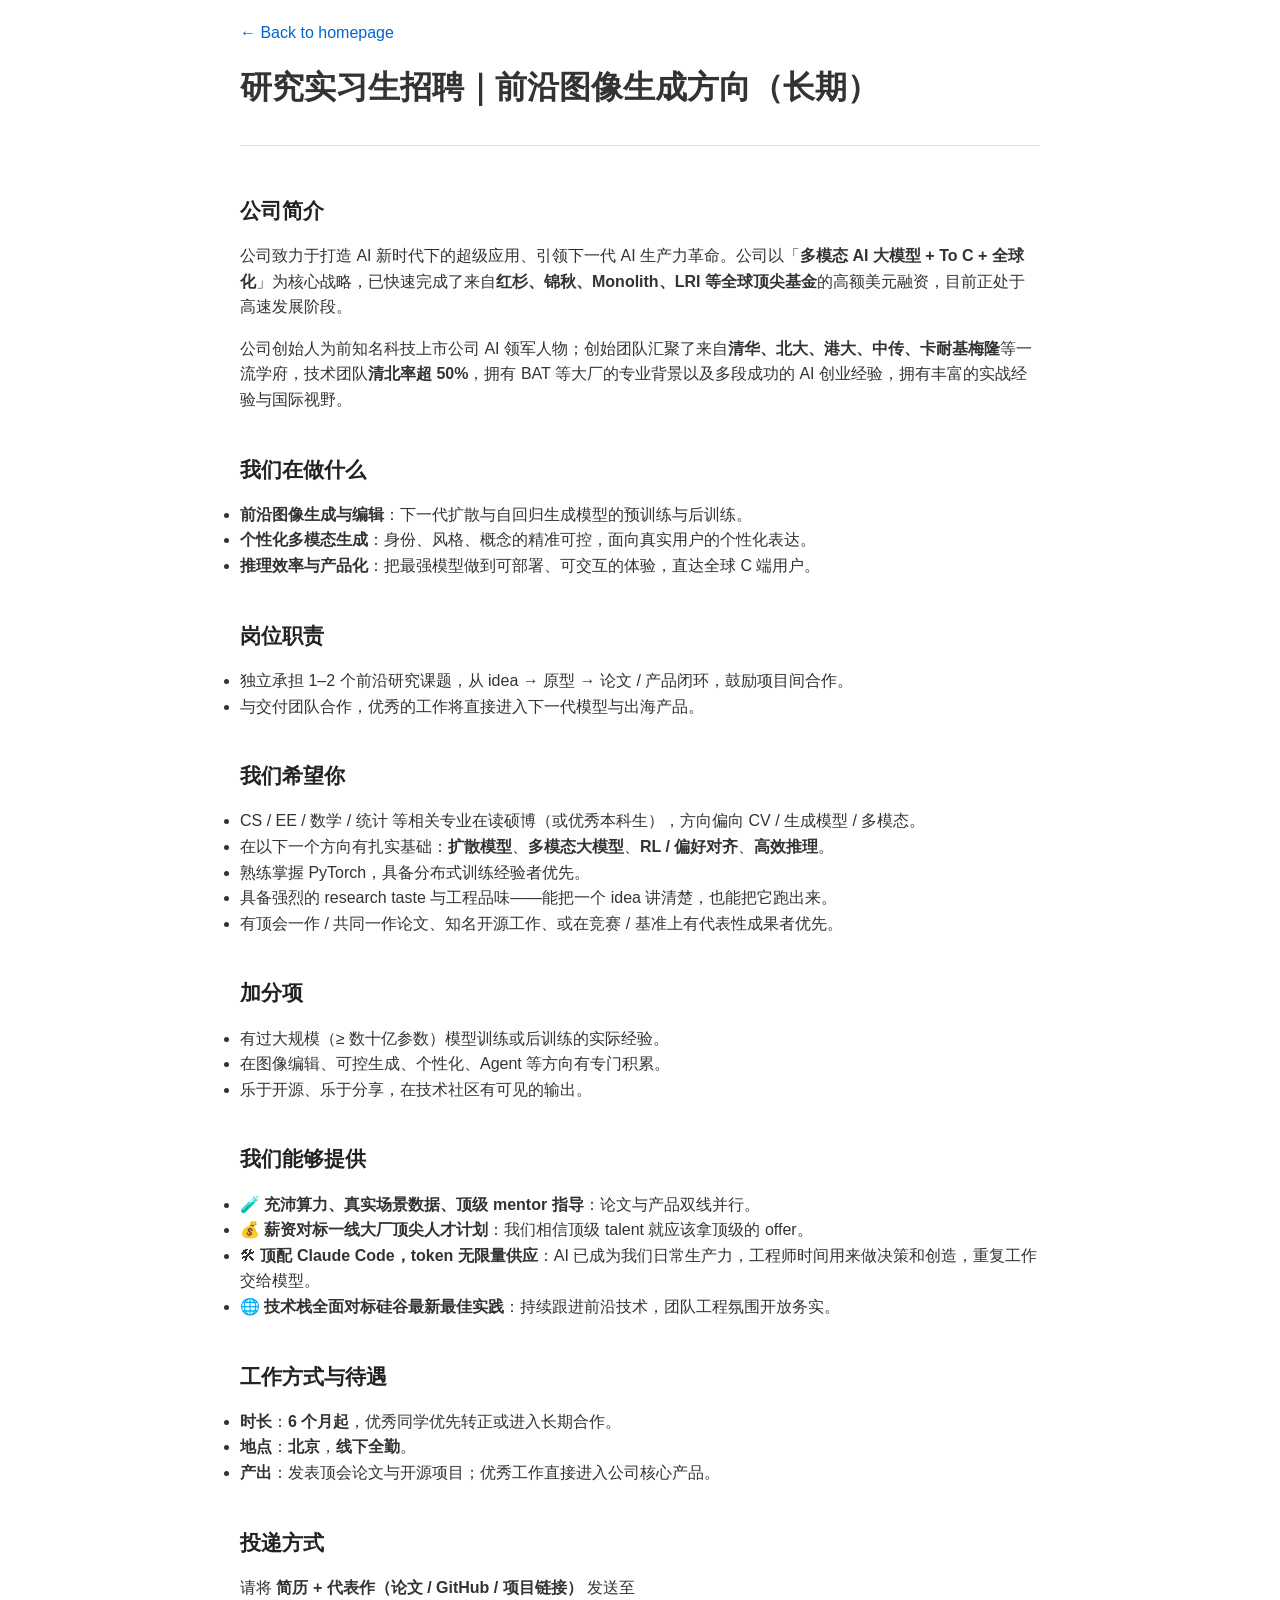
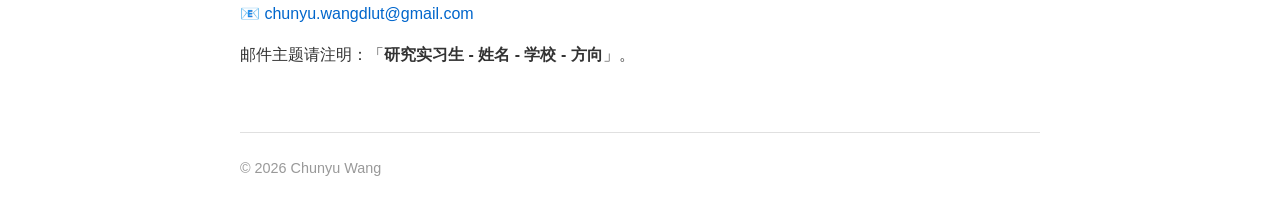
==== hiring.html @ a7885f14 "Add hiring page for research intern positions" ====
<!DOCTYPE html>
<html lang="zh-CN">
<head>
    <meta charset="UTF-8">
    <meta name="viewport" content="width=device-width, initial-scale=1.0">
    <title>研究实习生招聘 - Chunyu Wang</title>
    <link rel="stylesheet" href="style.css">
</head>
<body>
    <div class="container">
        <p class="back-link"><a href="index.html">← Back to homepage</a></p>

        <header>
            <h1>研究实习生招聘｜前沿图像生成方向（长期）</h1>
        </header>

        <section>
            <h2>公司简介</h2>
            <p>公司致力于打造 AI 新时代下的超级应用、引领下一代 AI 生产力革命。公司以「<strong>多模态 AI 大模型 + To C + 全球化</strong>」为核心战略，已快速完成了来自<strong>红杉、锦秋、Monolith、LRI 等全球顶尖基金</strong>的高额美元融资，目前正处于高速发展阶段。</p>
            <p>公司创始人为前知名科技上市公司 AI 领军人物；创始团队汇聚了来自<strong>清华、北大、港大、中传、卡耐基梅隆</strong>等一流学府，技术团队<strong>清北率超 50%</strong>，拥有 BAT 等大厂的专业背景以及多段成功的 AI 创业经验，拥有丰富的实战经验与国际视野。</p>
        </section>

        <section>
            <h2>我们在做什么</h2>
            <ul class="jd-list">
                <li><strong>前沿图像生成与编辑</strong>：下一代扩散与自回归生成模型的预训练与后训练。</li>
                <li><strong>个性化多模态生成</strong>：身份、风格、概念的精准可控，面向真实用户的个性化表达。</li>
                <li><strong>推理效率与产品化</strong>：把最强模型做到可部署、可交互的体验，直达全球 C 端用户。</li>
            </ul>
        </section>

        <section>
            <h2>岗位职责</h2>
            <ul class="jd-list">
                <li>独立承担 1–2 个前沿研究课题，从 idea → 原型 → 论文 / 产品闭环，鼓励项目间合作。</li>
                <li>与交付团队合作，优秀的工作将直接进入下一代模型与出海产品。</li>
            </ul>
        </section>

        <section>
            <h2>我们希望你</h2>
            <ul class="jd-list">
                <li>CS / EE / 数学 / 统计 等相关专业在读硕博（或优秀本科生），方向偏向 CV / 生成模型 / 多模态。</li>
                <li>在以下一个方向有扎实基础：<strong>扩散模型</strong>、<strong>多模态大模型</strong>、<strong>RL / 偏好对齐</strong>、<strong>高效推理</strong>。</li>
                <li>熟练掌握 PyTorch，具备分布式训练经验者优先。</li>
                <li>具备强烈的 research taste 与工程品味——能把一个 idea 讲清楚，也能把它跑出来。</li>
                <li>有顶会一作 / 共同一作论文、知名开源工作、或在竞赛 / 基准上有代表性成果者优先。</li>
            </ul>
        </section>

        <section>
            <h2>加分项</h2>
            <ul class="jd-list">
                <li>有过大规模（≥ 数十亿参数）模型训练或后训练的实际经验。</li>
                <li>在图像编辑、可控生成、个性化、Agent 等方向有专门积累。</li>
                <li>乐于开源、乐于分享，在技术社区有可见的输出。</li>
            </ul>
        </section>

        <section>
            <h2>我们能够提供</h2>
            <ul class="jd-list">
                <li>🧪 <strong>充沛算力、真实场景数据、顶级 mentor 指导</strong>：论文与产品双线并行。</li>
                <li>💰 <strong>薪资对标一线大厂顶尖人才计划</strong>：我们相信顶级 talent 就应该拿顶级的 offer。</li>
                <li>🛠 <strong>顶配 Claude Code，token 无限量供应</strong>：AI 已成为我们日常生产力，工程师时间用来做决策和创造，重复工作交给模型。</li>
                <li>🌐 <strong>技术栈全面对标硅谷最新最佳实践</strong>：持续跟进前沿技术，团队工程氛围开放务实。</li>
            </ul>
        </section>

        <section>
            <h2>工作方式与待遇</h2>
            <ul class="jd-list">
                <li><strong>时长</strong>：<strong>6 个月起</strong>，优秀同学优先转正或进入长期合作。</li>
                <li><strong>地点</strong>：<strong>北京</strong>，<strong>线下全勤</strong>。</li>
                <li><strong>产出</strong>：发表顶会论文与开源项目；优秀工作直接进入公司核心产品。</li>
            </ul>
        </section>

        <section>
            <h2>投递方式</h2>
            <p>请将 <strong>简历 + 代表作（论文 / GitHub / 项目链接）</strong> 发送至<br>
                📧 <a href="mailto:chunyu.wangdlut@gmail.com">chunyu.wangdlut@gmail.com</a></p>
            <p>邮件主题请注明：「<strong>研究实习生 - 姓名 - 学校 - 方向</strong>」。</p>
        </section>

        <footer>
            <p>&copy; 2026 Chunyu Wang</p>
        </footer>
    </div>
</body>
</html>
---- style.css ----
* {
    margin: 0;
    padding: 0;
    box-sizing: border-box;
}

body {
    font-family: -apple-system, BlinkMacSystemFont, "Segoe UI", Roboto, "Helvetica Neue", Arial, sans-serif;
    line-height: 1.6;
    color: #333;
    background-color: #fff;
    padding: 20px;
}

.container {
    max-width: 800px;
    margin: 0 auto;
}

header {
    margin-bottom: 3rem;
    padding-bottom: 1.5rem;
    border-bottom: 1px solid #e0e0e0;
}

h1 {
    font-size: 2rem;
    font-weight: 600;
    margin-bottom: 0.5rem;
}

section {
    margin-bottom: 2.5rem;
}

.hiring-banner {
    background-color: #fff8e1;
    border-left: 4px solid #f59e0b;
    border-radius: 4px;
    padding: 0.9rem 1.1rem;
    margin-bottom: 2.5rem;
    font-size: 0.98rem;
    line-height: 1.55;
}

.hiring-banner strong {
    color: #92400e;
}

h2 {
    font-size: 1.3rem;
    font-weight: 600;
    margin-bottom: 1rem;
    color: #222;
}

p {
    margin-bottom: 1rem;
}

a {
    color: #0066cc;
    text-decoration: none;
}

a:hover {
    text-decoration: underline;
}

.publications-list,
.blog-list,
.news-list {
    list-style: none;
}

.news-list li {
    margin-bottom: 0.8rem;
    display: flex;
    align-items: baseline;
    line-height: 1.6;
}

.news-list .date {
    flex: 0 0 5.5rem;
    font-weight: 600;
    color: #222;
    white-space: nowrap;
}

.news-list .news-content {
    flex: 1;
}

.publications-list li {
    margin-bottom: 1.5rem;
    line-height: 1.7;
}

.publications-list strong {
    font-weight: 600;
    color: #222;
}

.blog-list li {
    margin-bottom: 0.8rem;
    display: flex;
    justify-content: space-between;
    align-items: baseline;
}

.blog-list .date {
    color: #999;
    font-size: 0.9rem;
    margin-left: 1rem;
    white-space: nowrap;
}

footer {
    margin-top: 4rem;
    padding-top: 1.5rem;
    border-top: 1px solid #e0e0e0;
    color: #999;
    font-size: 0.9rem;
}

@media (max-width: 600px) {
    body {
        padding: 15px;
    }

    h1 {
        font-size: 1.5rem;
    }

    .blog-list li {
        flex-direction: column;
        align-items: flex-start;
    }

    .blog-list .date {
        margin-left: 0;
        margin-top: 0.2rem;
    }

    .news-list .date {
        flex: 0 0 5rem;
    }
}
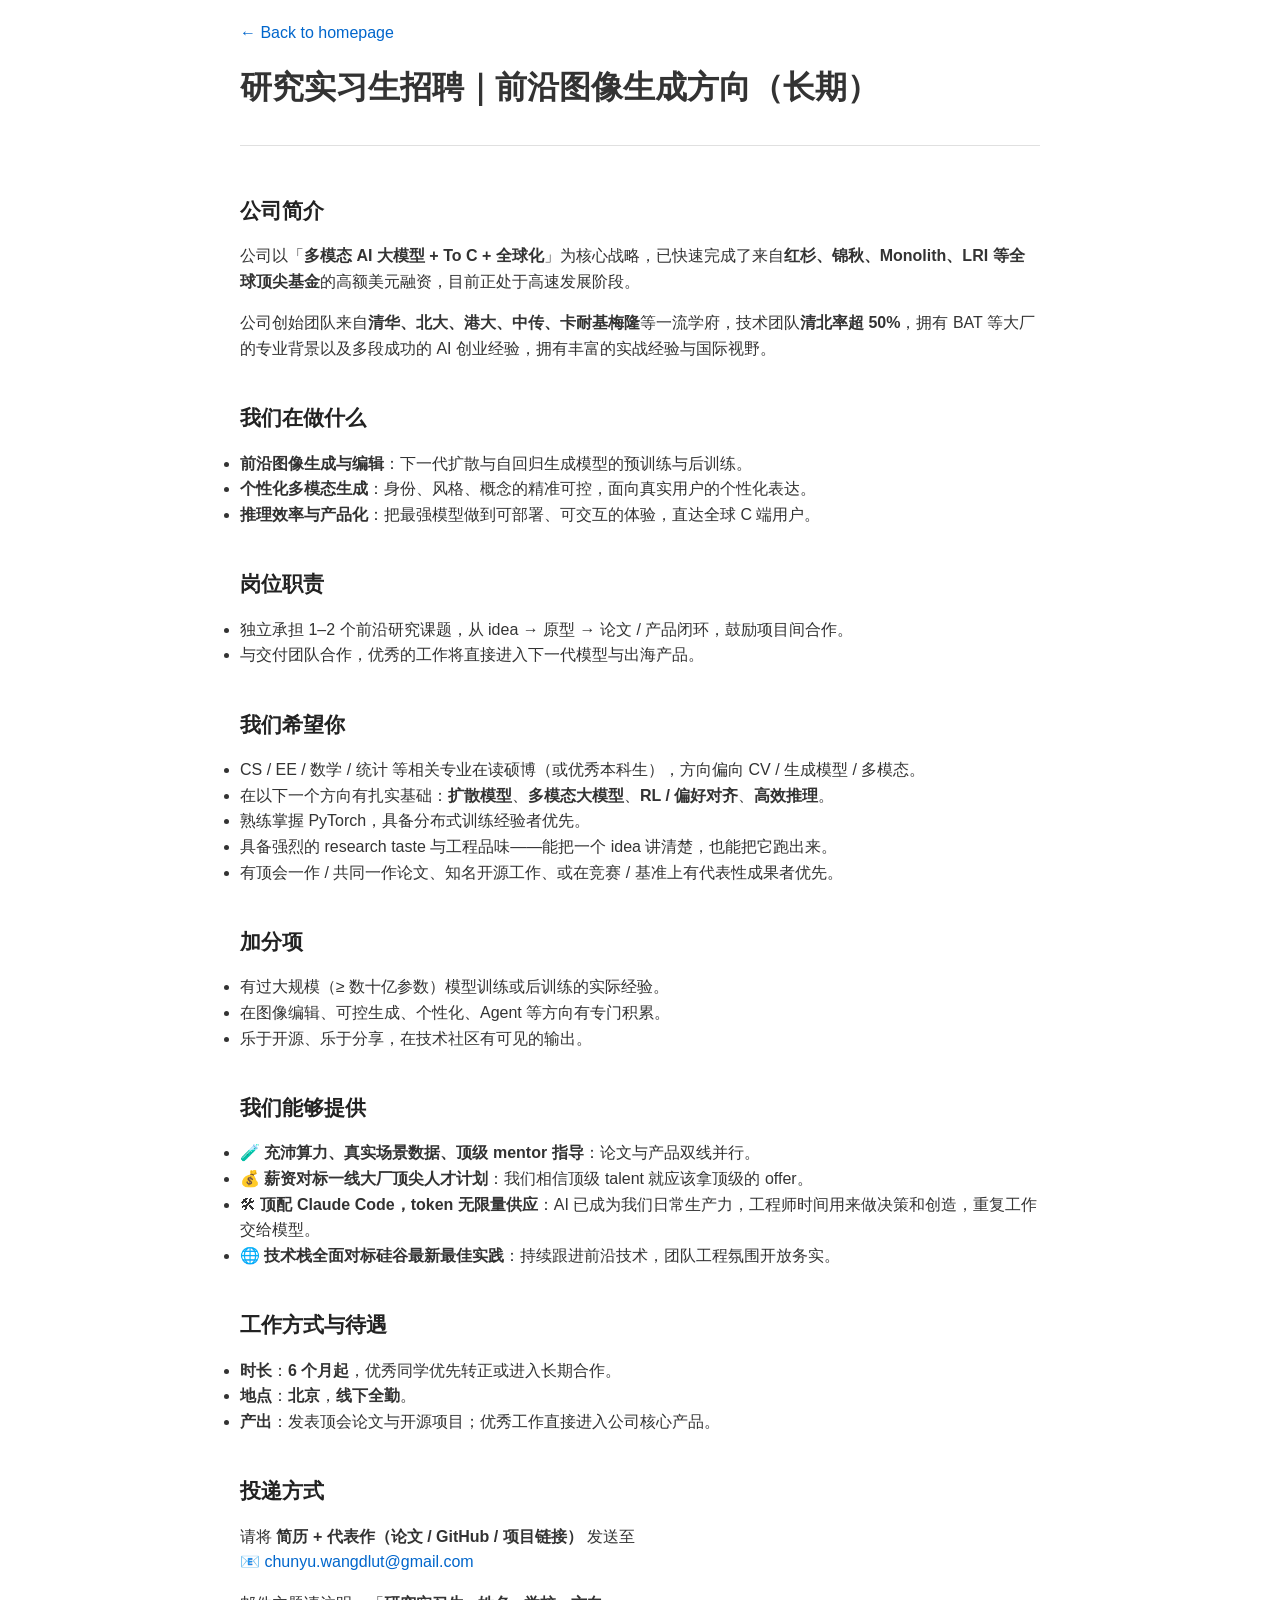
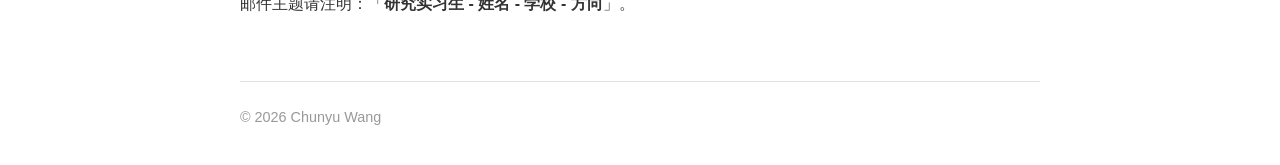
==== commit bfa1d7bc: "Update hiring.html" ====
--- a/hiring.html
+++ b/hiring.html
@@ -16,8 +16,8 @@
 
         <section>
             <h2>公司简介</h2>
-            <p>公司致力于打造 AI 新时代下的超级应用、引领下一代 AI 生产力革命。公司以「<strong>多模态 AI 大模型 + To C + 全球化</strong>」为核心战略，已快速完成了来自<strong>红杉、锦秋、Monolith、LRI 等全球顶尖基金</strong>的高额美元融资，目前正处于高速发展阶段。</p>
-            <p>公司创始人为前知名科技上市公司 AI 领军人物；创始团队汇聚了来自<strong>清华、北大、港大、中传、卡耐基梅隆</strong>等一流学府，技术团队<strong>清北率超 50%</strong>，拥有 BAT 等大厂的专业背景以及多段成功的 AI 创业经验，拥有丰富的实战经验与国际视野。</p>
+            <p>公司以「<strong>多模态 AI 大模型 + To C + 全球化</strong>」为核心战略，已快速完成了来自<strong>红杉、锦秋、Monolith、LRI 等全球顶尖基金</strong>的高额美元融资，目前正处于高速发展阶段。</p>
+            <p>公司创始团队来自<strong>清华、北大、港大、中传、卡耐基梅隆</strong>等一流学府，技术团队<strong>清北率超 50%</strong>，拥有 BAT 等大厂的专业背景以及多段成功的 AI 创业经验，拥有丰富的实战经验与国际视野。</p>
         </section>
 
         <section>
